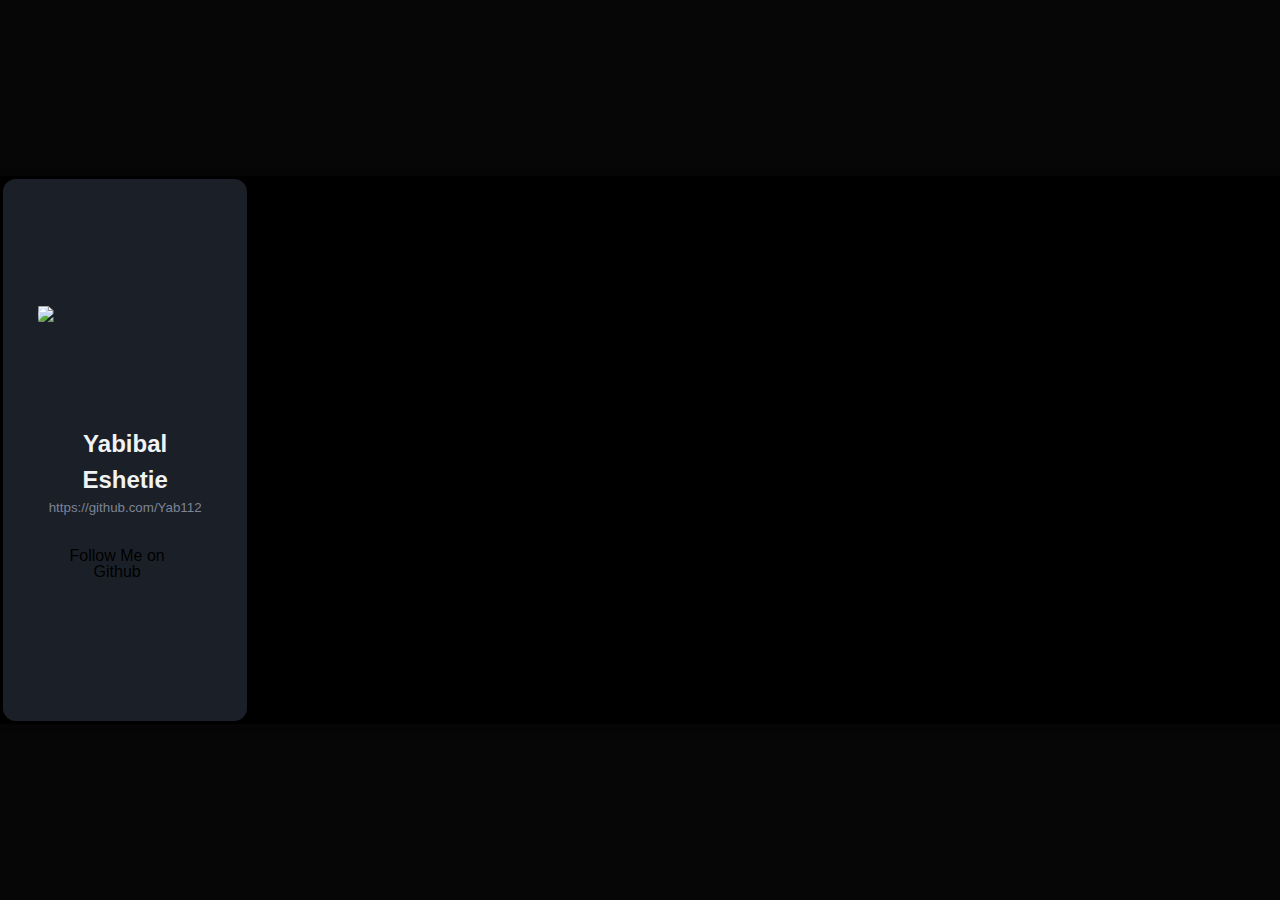
==== project.html @ 8fc389f6 "create contact page" ====
<!DOCTYPE html>
<html lang="en">
<head>
    <meta charset="UTF-8">
    <meta name="viewport" content="width=device-width, initial-scale=1.0">
    <title>Projects</title>
    <link rel="stylesheet" href="project.css">
</head>
<body>
    <section class="container">
       <div class="follow-me">
            <article class="profile">
                <div class="profile-image">
                <img src="https://avatars.githubusercontent.com/u/106923105?v=4" />
                </div>
                <h2 class="profile-username">Yabibal Eshetie</h2>
                <small class="profile-user-handle">https://github.com/Yab112</small>
                <div class="profile-actions">
                <button class="btn btn--primary">Follow Me on Github</button>
                <button class="btn btn--icon">
                    <i class="ph-export"></i>
                </button>
                <button class="btn btn--icon">
                    <i class="ph-dots-three-outline-fill"></i>
                </button>
                </div>
                <div class="profile-links">
                <a href="#" class="link link--icon">
                    <i class="ph-twitter-logo"></i>
                </a>
                <a href="#" class="link link--icon">
                    <i class="ph-facebook-logo"></i>
                </a>
                <a href="#" class="link link--icon">
                    <i class="ph-instagram-logo"></i>
                </a>
                </div>
            </article>
       </div>
       <div class="projects">
            
       </div>
    </section>
</body>
</html>
---- project.css ----
*{
    margin: 0;
    padding: 0;
    box-sizing: border-box;
    font-family: 'Poppins', sans-serif;
}
.container {
    background-color: #000;
    box-shadow: 0 0 10px rgba(0, 0, 0, 0.1);
    text-align: center;
    width: 100%;
    height: 100%;
    display: flex;
    gap: 20px;
}
@media screen and (max-width: 768px) {
    .container {
        flex-direction: column;
        align-items: center;
        justify-content: center;
    }
    
}@import url("https://fonts.googleapis.com/css2?family=Be+Vietnam+Pro:ital,wght@0,100;0,200;0,300;0,400;0,500;0,600;0,700;0,800;0,900;1,100;1,200;1,300;1,400;1,500;1,600;1,700;1,800;1,900&display=swap");

*,
*:before,
*:after {
  box-sizing: border-box;
}

/* Some basic CSS overrides */
body {
  line-height: 1.5;
  min-height: 100vh;
  font-family: "Be Vietnam Pro", sans-serif;
  display: flex;
  align-items: center;
  justify-content: center;
  background-color: #060606;
}

button,
input,
select,
textarea {
  font: inherit;
}

a {
  color: inherit;
}
/* End basic CSS override */

.profile {
  display: flex;
  align-items: center;
  flex-direction: column;
  padding: 3rem;
  width: 90%;
  max-width: 300px;
  background-color: #1b2028;
  border-radius: 16px;
  position: relative;
  border: 3px solid transparent;
  background-clip: padding-box;
  text-align: center;
  color: #f1f3f3;
  background-image: linear-gradient(
    135deg,
    rgba(#752e7c, 0.35),
    rgba(#734a58, 0.1) 15%,
    #1b2028 20%,
    #1b2028 100%
  );
  &:after {
    content: "";
    display: block;
    top: -3px;
    left: -3px;
    bottom: -3px;
    right: -3px;
    z-index: -1;
    position: absolute;
    border-radius: 16px;
    background-image: linear-gradient(
      135deg,
      #752e7c,
      #734a58 20%,
      #1b2028 30%,
      #2c333e 100%
    );
  }
}

.profile-image {
  border-radius: 50%;
  overflow: hidden;
  width: 175px;
  height: 175px;
  position: relative;
  img {
    position: absolute;
    top: 50%;
    left: 50%;
    transform: translate(-50%, -50%);
    width: 100%;
  }
}

.profile-username {
  font-size: 1.5rem;
  font-weight: 600;
  margin-top: 1.5rem;
}

.profile-user-handle {
  color: #7d8396;
}

.profile-actions {
  margin-top: 1.5rem;
  display: flex;
  align-items: center;
  justify-content: center;
  & > * {
    margin: 0 0.25rem;
  }
}

.btn {
  border: 0;
  background-color: transparent;
  padding: 0;
  height: 46px;
  display: flex;
  align-items: center;
  justify-content: center;
  cursor: pointer;
  line-height: 1;
  transition: 0.15s ease;

  &--primary {
    border-radius: 99em;
    background-color: #3772ff;
    background-image: linear-gradient(135deg, #5587ff, #3772ff);
    color: #fff;
    padding: 0 1.375em;
    &:hover,
    &:focus {
      background-size: 150%;
    }
  }

  &--icon {
    height: 46px;
    width: 46px;
    border-radius: 50%;
    border: 3px solid #343945;
    color: #7d8396;
    i {
      font-size: 1.25em;
    }

    &:hover,
    &:focus {
      border-color: #7d8396;
    }
  }
}

.profile-links {
  margin-top: 3.5rem;
}

.link {
  text-decoration: none;
  color: #7d8396;
  margin-left: 0.375rem;
  margin-right: 0.375rem;
  i {
    font-size: 1.25em;
  }
}
.projects{
    display: flex;
    flex-wrap: wrap;
    gap:12px;
    overflow: hidden;
}
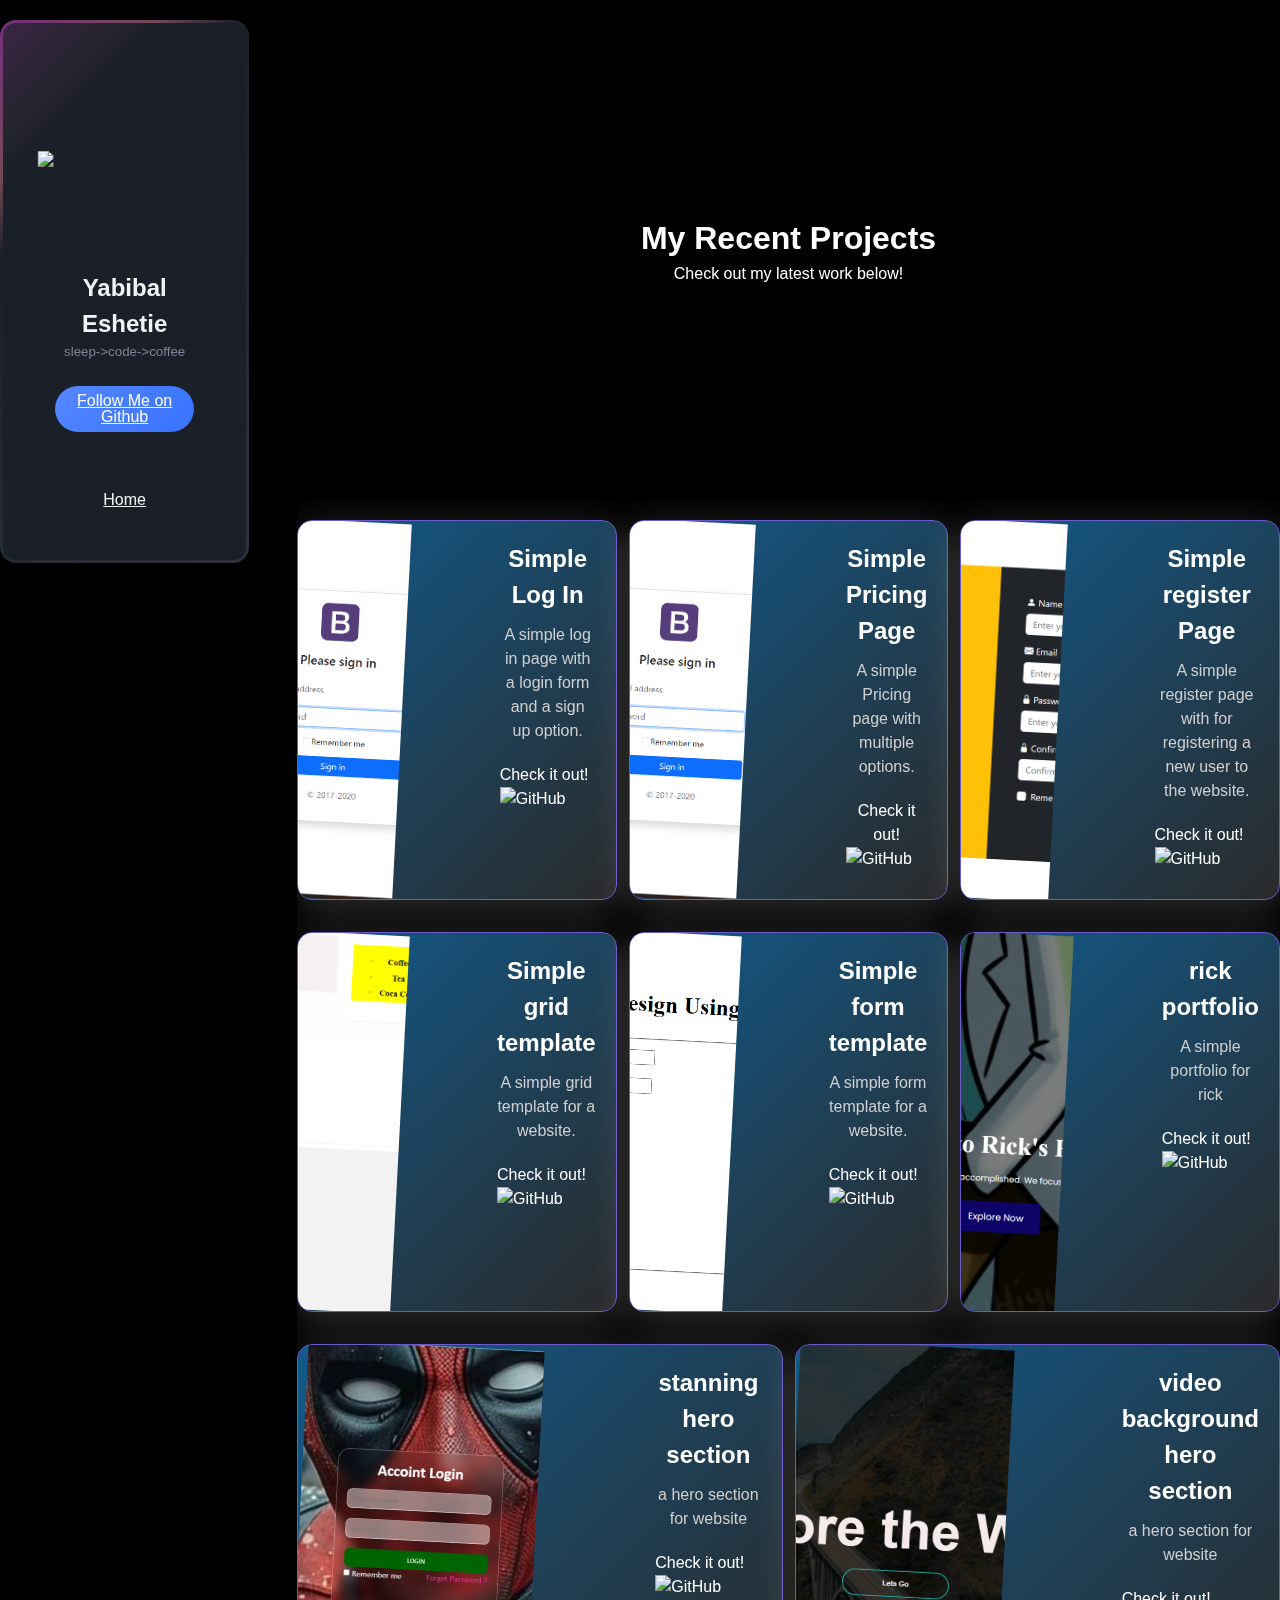
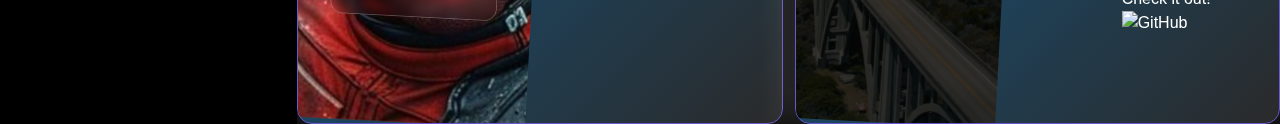
==== commit e15785b9: "implement project page" ====
--- a/project.html
+++ b/project.html
@@ -1,45 +1,120 @@
 <!DOCTYPE html>
 <html lang="en">
+
 <head>
     <meta charset="UTF-8">
     <meta name="viewport" content="width=device-width, initial-scale=1.0">
     <title>Projects</title>
     <link rel="stylesheet" href="project.css">
 </head>
+
 <body>
     <section class="container">
-       <div class="follow-me">
+        <div class="follow-me sticky">
             <article class="profile">
                 <div class="profile-image">
-                <img src="https://avatars.githubusercontent.com/u/106923105?v=4" />
+                    <img src="https://avatars.githubusercontent.com/u/106923105?v=4" />
                 </div>
                 <h2 class="profile-username">Yabibal Eshetie</h2>
-                <small class="profile-user-handle">https://github.com/Yab112</small>
+                <small class="profile-user-handle">sleep->code->coffee</small>
                 <div class="profile-actions">
-                <button class="btn btn--primary">Follow Me on Github</button>
-                <button class="btn btn--icon">
-                    <i class="ph-export"></i>
-                </button>
-                <button class="btn btn--icon">
-                    <i class="ph-dots-three-outline-fill"></i>
-                </button>
+                    <a href="https://github.com/Yab112"><button class="btn btn--primary">Follow Me on
+                            Github</button></a>
                 </div>
                 <div class="profile-links">
-                <a href="#" class="link link--icon">
-                    <i class="ph-twitter-logo"></i>
-                </a>
-                <a href="#" class="link link--icon">
-                    <i class="ph-facebook-logo"></i>
-                </a>
-                <a href="#" class="link link--icon">
-                    <i class="ph-instagram-logo"></i>
-                </a>
+                   <a href="index.html">Home</a>
                 </div>
             </article>
-       </div>
-       <div class="projects">
-            
-       </div>
+        </div>
+        <div class="content">
+            <div class="hero">
+                <h1>My Recent Projects</h1>
+                <p>Check out my latest work below!</p>
+            </div>
+            <div class="proj-cards-g">
+                <div class="cards-container"></div>
+                <script>
+                    const projectsContainer = document.querySelector('.cards-container');
+                    const projects = [
+                        {
+                            "title": "Simple Log In",
+                            "description": "A simple log in page with a login form and a sign up option.",
+                            "techstack": ["html", "CSS", "bootstrap"],
+                            "image": "proj-images/login.png",  // Updated path
+                            "link": "https://yab112.github.io/Dot/day-5/index.html"
+                        },
+                        {
+                            "title": "Simple Pricing Page",
+                            "description": "A simple Pricing  page with multiple options.",
+                            "techstack": ["html", "CSS", "bootstrap"],
+                            "image": "proj-images/login.png",  // Updated path
+                            "link": "https://yab112.github.io/Dot/day-6/index.html"
+                        },
+                        {
+                            "title": "Simple register Page",
+                            "description": "A simple register  page with for  registering a new user to the website.",
+                            "techstack": ["html", "CSS", "bootstrap"],
+                            "image": "proj-images/register.png",  // Updated path
+                            "link": "https://yab112.github.io/Dot/day-7/index.html"
+                        },
+                        {
+                            "title": "Simple grid template",
+                            "description": "A simple grid  template for  a website.",
+                            "techstack": ["html", "CSS", "bootstrap"],
+                            "image": "proj-images/gird.png",  // Updated path
+                            "link": "https://yab112.github.io/Dot/lab-10/index.html"
+                        },
+                        {
+                            "title": "Simple form template",
+                            "description": "A simple form  template for  a website.",
+                            "techstack": ["html", "CSS", "bootstrap"],
+                            "image": "proj-images/form.png",  // Updated path
+                            "link": "https://yab112.github.io/Dot/lab-5/index.html"
+                        },
+                        {
+                            "title": "rick portfolio",
+                            "description": "A simple portfolio for rick",
+                            "techstack": ["html", "CSS", "bootstrap"],
+                            "image": "proj-images/rick.png",  // Updated path
+                            "link": "https://yab112.github.io/Dot/lab-13/index.html"
+                        },
+                        {
+                            "title": "stanning hero section",
+                            "description": "a hero section for website",
+                            "techstack": ["html", "CSS", "bootstrap"],
+                            "image": "proj-images/deadpool.png",  // Updated path
+                            "link": "https://yab112.github.io/Dot/lb-12-assignment/index.html"
+                        },
+                        {
+                            "title": "video background hero section",
+                            "description": "a hero section for website",
+                            "techstack": ["html", "CSS"],
+                            "image": "proj-images/vodeback.png",  // Updated path
+                            "link": "https://yab112.github.io/Dot/lab-12-practice/videoBack.html"
+                        }
+                    ];
+                    projects.forEach((project) => {
+                        const cardHTML = `
+                        <div class="card">
+                            <div class="card-image">
+                                <img class="proj-img" src="${project.image}" alt="${project.title} Image">
+                            </div>
+                            <div class="card-desc">
+                                <h3>${project.title}</h3>
+                                <p>${project.description}</p>
+                                <a href="${project.link}" target="_blank" rel="noreferrer" class="github-link">Check it out!</a>
+                                <a href="https://github.com/Yab112/Dot" target="_blank" rel="noreferrer" class="github-link">
+                                    <img class="git" src="https://img.icons8.com/ios-filled/50/000000/github.png" alt="GitHub">
+                                </a>
+                            </div>
+                        </div>
+                    `;
+                        projectsContainer.innerHTML += cardHTML;
+                    });
+                </script>
+            </div>
+        </div>
     </section>
 </body>
+
 </html>--- a/project.css
+++ b/project.css
@@ -1,34 +1,12 @@
 *{
-    margin: 0;
-    padding: 0;
-    box-sizing: border-box;
-    font-family: 'Poppins', sans-serif;
-}
-.container {
-    background-color: #000;
-    box-shadow: 0 0 10px rgba(0, 0, 0, 0.1);
-    text-align: center;
-    width: 100%;
-    height: 100%;
-    display: flex;
-    gap: 20px;
-}
-@media screen and (max-width: 768px) {
-    .container {
-        flex-direction: column;
-        align-items: center;
-        justify-content: center;
-    }
-    
-}@import url("https://fonts.googleapis.com/css2?family=Be+Vietnam+Pro:ital,wght@0,100;0,200;0,300;0,400;0,500;0,600;0,700;0,800;0,900;1,100;1,200;1,300;1,400;1,500;1,600;1,700;1,800;1,900&display=swap");
-
-*,
-*:before,
-*:after {
+  margin: 0;
+  padding: 0;
   box-sizing: border-box;
-}
-
-/* Some basic CSS overrides */
+  font-family: 'Poppins', sans-serif;
+}
+
+@import url("https://fonts.googleapis.com/css2?family=Be+Vietnam+Pro:ital,wght@0,100;0,200;0,300;0,400;0,500;0,600;0,700;0,800;0,900;1,100;1,200;1,300;1,400;1,500;1,600;1,700;1,800;1,900&display=swap");
+
 body {
   line-height: 1.5;
   min-height: 100vh;
@@ -49,7 +27,24 @@
 a {
   color: inherit;
 }
-/* End basic CSS override */
+
+.container {
+  background-color: #000;
+  box-shadow: 0 0 10px rgba(0, 0, 0, 0.1);
+  text-align: center;
+  width: 100%;
+  height: 100%;
+  display: flex;
+  gap: 20px;
+}
+
+@media screen and (max-width: 768px) {
+  .container {
+      flex-direction: column;
+      align-items: center;
+      justify-content: center;
+  }
+}
 
 .profile {
   display: flex;
@@ -66,30 +61,31 @@
   text-align: center;
   color: #f1f3f3;
   background-image: linear-gradient(
-    135deg,
-    rgba(#752e7c, 0.35),
-    rgba(#734a58, 0.1) 15%,
-    #1b2028 20%,
-    #1b2028 100%
+      135deg,
+      rgba(117, 46, 124, 0.35),
+      rgba(115, 74, 88, 0.1) 15%,
+      #1b2028 20%,
+      #1b2028 100%
   );
-  &:after {
-    content: "";
-    display: block;
-    top: -3px;
-    left: -3px;
-    bottom: -3px;
-    right: -3px;
-    z-index: -1;
-    position: absolute;
-    border-radius: 16px;
-    background-image: linear-gradient(
+}
+
+.profile:after {
+  content: "";
+  display: block;
+  top: -3px;
+  left: -3px;
+  bottom: -3px;
+  right: -3px;
+  z-index: -1;
+  position: absolute;
+  border-radius: 16px;
+  background-image: linear-gradient(
       135deg,
       #752e7c,
       #734a58 20%,
       #1b2028 30%,
       #2c333e 100%
-    );
-  }
+  );
 }
 
 .profile-image {
@@ -98,13 +94,14 @@
   width: 175px;
   height: 175px;
   position: relative;
-  img {
-    position: absolute;
-    top: 50%;
-    left: 50%;
-    transform: translate(-50%, -50%);
-    width: 100%;
-  }
+}
+
+.profile-image img {
+  position: absolute;
+  top: 50%;
+  left: 50%;
+  transform: translate(-50%, -50%);
+  width: 100%;
 }
 
 .profile-username {
@@ -122,9 +119,10 @@
   display: flex;
   align-items: center;
   justify-content: center;
-  & > * {
-    margin: 0 0.25rem;
-  }
+}
+
+.profile-actions > * {
+  margin: 0 0.25rem;
 }
 
 .btn {
@@ -138,34 +136,36 @@
   cursor: pointer;
   line-height: 1;
   transition: 0.15s ease;
-
-  &--primary {
-    border-radius: 99em;
-    background-color: #3772ff;
-    background-image: linear-gradient(135deg, #5587ff, #3772ff);
-    color: #fff;
-    padding: 0 1.375em;
-    &:hover,
-    &:focus {
-      background-size: 150%;
-    }
-  }
-
-  &--icon {
-    height: 46px;
-    width: 46px;
-    border-radius: 50%;
-    border: 3px solid #343945;
-    color: #7d8396;
-    i {
-      font-size: 1.25em;
-    }
-
-    &:hover,
-    &:focus {
-      border-color: #7d8396;
-    }
-  }
+}
+
+.btn--primary {
+  border-radius: 99em;
+  background-color: #3772ff;
+  background-image: linear-gradient(135deg, #5587ff, #3772ff);
+  color: #fff;
+  padding: 0 1.375em;
+}
+
+.btn--primary:hover,
+.btn--primary:focus {
+  background-size: 150%;
+}
+
+.btn--icon {
+  height: 46px;
+  width: 46px;
+  border-radius: 50%;
+  border: 3px solid #343945;
+  color: #7d8396;
+}
+
+.btn--icon i {
+  font-size: 1.25em;
+}
+
+.btn--icon:hover,
+.btn--icon:focus {
+  border-color: #7d8396;
 }
 
 .profile-links {
@@ -177,13 +177,121 @@
   color: #7d8396;
   margin-left: 0.375rem;
   margin-right: 0.375rem;
-  i {
-    font-size: 1.25em;
-  }
-}
-.projects{
-    display: flex;
-    flex-wrap: wrap;
-    gap:12px;
-    overflow: hidden;
-}
+}
+
+.link i {
+  font-size: 1.25em;
+}
+
+.projects {
+  display: flex;
+  flex-wrap: wrap;
+  gap: 12px;
+  overflow: hidden;
+}
+
+.cards-container {
+  display: flex;
+  flex-wrap: wrap;
+  gap: 12px;
+  overflow: hidden;
+  justify-content: center;
+}
+
+.card {
+  margin-top: 20px;
+  flex: 1 1 300px;
+  max-width: 540px;
+  height: 380px;
+  background: linear-gradient(135deg, #115a8b, #2a2a2a);
+  border: 1px solid slateblue;
+  border-radius: 15px;
+  box-shadow: 0 8px 40px rgba(252, 251, 251, 0.2);
+  transition: transform 0.4s ease, box-shadow 0.4s ease;
+  position: relative;
+  overflow: hidden;
+  cursor: pointer;
+  display: flex;
+}
+
+.card > .card-image > img {
+  width: 70%;
+  height: 100%;
+  object-fit: cover;
+  transform: rotate(3deg);
+  translate: -50px;
+  transition: transform 0.3s ease, border 0.3s ease;
+}
+
+.card > .card-image > img:hover {
+  transform: scale(1.2);
+  box-shadow: 0 0 40px rgba(49, 231, 94, 0.5);
+}
+
+.card:hover {
+  box-shadow: 0 12px 24px rgba(0, 0, 0, 0.3);
+}
+
+.card-desc {
+  padding: 20px;
+  color: #ffffff;
+}
+
+.card-desc h3 {
+  margin: 0 0 10px;
+  font-size: 1.5rem;
+}
+
+.card-desc p {
+  margin: 10px 0 20px;
+  color: #cfcfcf;
+}
+
+.button-group {
+  display: flex;
+  gap: 10px;
+}
+
+.button {
+  background-color: #115a8b;
+  color: #ffffff;
+  padding: 10px 15px;
+  border-radius: 5px;
+  text-decoration: none;
+  transition: background-color 0.3s ease;
+}
+
+.button:hover {
+  background-color: #2a2a2a;
+}
+
+.github-link {
+  display: flex;
+  align-items: center;
+  text-decoration: none;
+  color: #ffffff;
+}
+
+.git {
+  margin-right: 5px;
+}
+
+.follow-me.sticky {
+  position: sticky;
+  top: 20px;
+  height: 100vh;
+}
+.hero {
+  width: 100%;
+  height: 500px;
+  background-image: url("https://images.unsplash.com/photo-1531297484001-80022131f5a1?ixlib=rb-4.0.3&ixid=MnwxMjA3fDB8MHxwaG90by1wYWdlfHx8fGVufDB8fHx8&auto=format&fit=crop&w=1170&q=80");
+  background-size: cover;
+  background-position: center;
+  display: flex;
+  flex-direction: column;
+  justify-content: center;
+  align-items: center;
+  color: #ffffff;
+  text-shadow: 2px 2px 4px rgba(0, 0, 0, 0.7);
+  position: sticky;
+}
